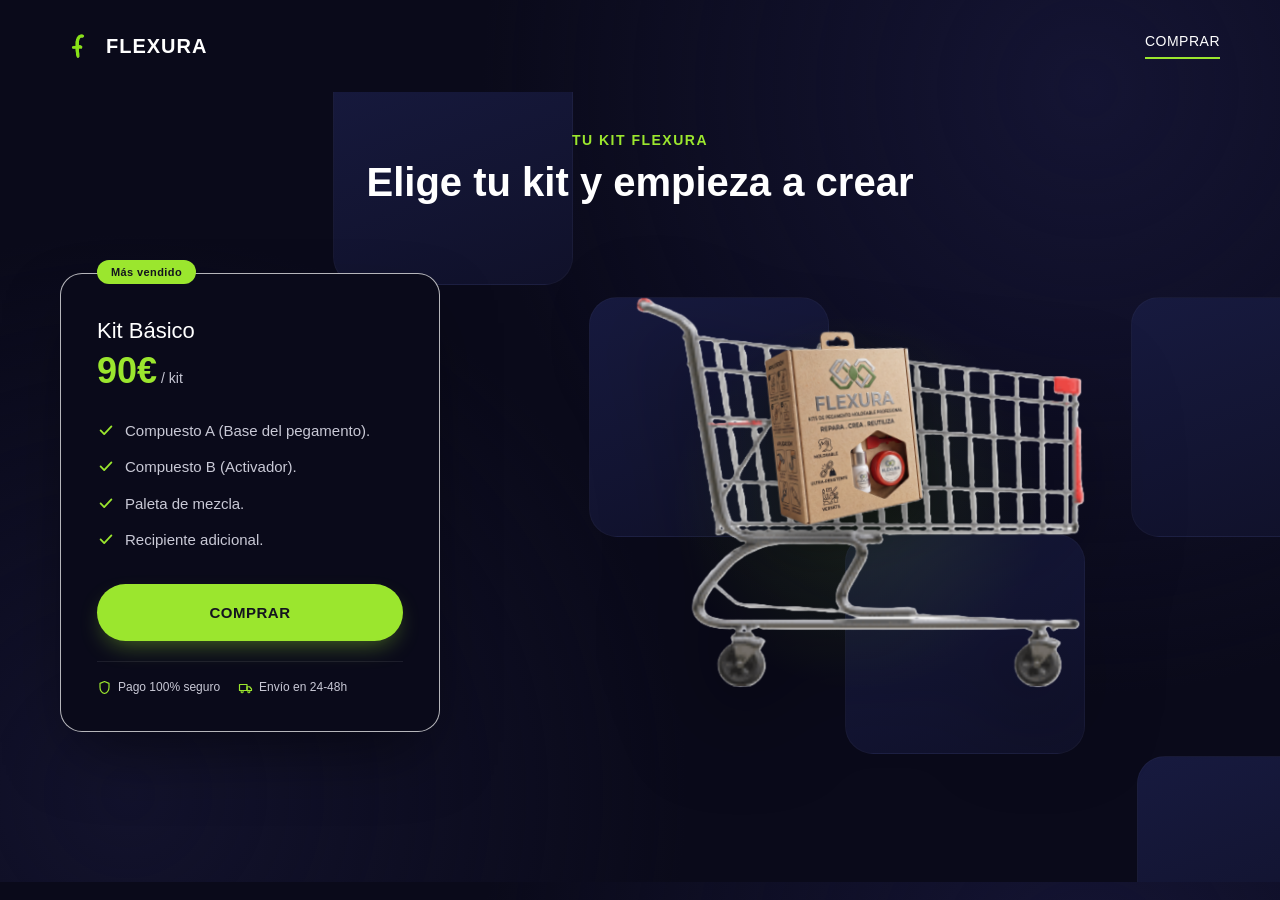
==== comprar.html @ cb6a10f8 "VENTANA DE COMPRAS simulacion de pasarela de pagos, inclusion de la pestana compras." ====
<!DOCTYPE html>
<html lang="es">
<head>
<meta charset="UTF-8">
<meta name="viewport" content="width=device-width, initial-scale=1.0">
<title>Flexura | Comprar</title>
<link rel="stylesheet" href="styles.css">
</head>
<body>

  <header class="navbar">
    <a href="index.html" class="logo">
      <img src="images/imagenf.png" alt="Logo Flexura" class="logo-icon">
      <span class="logo-text">FLEXURA</span>
    </a>

    <nav class="nav-links">
      <a href="comprar.html" class="active">COMPRAR</a>
    </nav>

  </header>

  <main class="buy-section">

    <!-- Cuadros decorativos de fondo -->
    <div class="decor-grid" aria-hidden="true">
      <span class="decor decor-1"></span>
      <span class="decor decor-2"></span>
      <span class="decor decor-3"></span>
      <span class="decor decor-4"></span>
      <span class="decor decor-5"></span>
    </div>

    <div class="buy-header">
      <p class="eyebrow">TU KIT FLEXURA</p>
      <h1>Elige tu kit y empieza a crear</h1>
    </div>

    <div class="buy-content">
      <div class="price-card">
        <span class="price-card-badge">Más vendido</span>
        <h2 class="price-card-title">Kit Básico</h2>
        <p class="price-card-amount">90€<span class="price-card-unit">/ kit</span></p>

        <ul class="price-card-list">
          <li>
            <svg viewBox="0 0 20 20" fill="none"><path d="M4 10.5L8 14.5L16 6" stroke="currentColor" stroke-width="2" stroke-linecap="round" stroke-linejoin="round"/></svg>
            Compuesto A (Base del pegamento).
          </li>
          <li>
            <svg viewBox="0 0 20 20" fill="none"><path d="M4 10.5L8 14.5L16 6" stroke="currentColor" stroke-width="2" stroke-linecap="round" stroke-linejoin="round"/></svg>
            Compuesto B (Activador).
          </li>
          <li>
            <svg viewBox="0 0 20 20" fill="none"><path d="M4 10.5L8 14.5L16 6" stroke="currentColor" stroke-width="2" stroke-linecap="round" stroke-linejoin="round"/></svg>
            Paleta de mezcla.
          </li>
          <li>
            <svg viewBox="0 0 20 20" fill="none"><path d="M4 10.5L8 14.5L16 6" stroke="currentColor" stroke-width="2" stroke-linecap="round" stroke-linejoin="round"/></svg>
            Recipiente adicional.
          </li>
        </ul>

        <button type="button" class="btn-primary btn-buy" id="open-checkout">COMPRAR</button>

        <div class="trust-row">
          <span class="trust-item">
            <svg viewBox="0 0 20 20" fill="none"><path d="M10 2L4 4.5V9.5C4 13.5 6.5 16.8 10 18C13.5 16.8 16 13.5 16 9.5V4.5L10 2Z" stroke="currentColor" stroke-width="1.6" stroke-linejoin="round"/></svg>
            Pago 100% seguro
          </span>
          <span class="trust-item">
            <svg viewBox="0 0 20 20" fill="none"><path d="M2 6H12V14H2V6Z" stroke="currentColor" stroke-width="1.6" stroke-linejoin="round"/><path d="M12 9H15.5L18 12V14H12V9Z" stroke="currentColor" stroke-width="1.6" stroke-linejoin="round"/><circle cx="5.5" cy="15.5" r="1.4" stroke="currentColor" stroke-width="1.4"/><circle cx="14.5" cy="15.5" r="1.4" stroke="currentColor" stroke-width="1.4"/></svg>
            Envío en 24-48h
          </span>
        </div>
      </div>

      <div class="cart-visual">
        <div class="cart-glow"></div>
        <img src="images/carrito.png" alt="Carrito de compras" class="cart-img">
        <img src="images/empaque.png" alt="Empaque Flexura" class="package-img">
      </div>
    </div>

  </main>

  <!-- MODAL: Simulación de pago -->
  <div class="checkout-overlay" id="checkout-overlay">
    <div class="checkout-modal" role="dialog" aria-modal="true" aria-labelledby="checkout-title">
      <button type="button" class="checkout-close" id="close-checkout" aria-label="Cerrar">&times;</button>

      <!-- Paso 1: formulario de tarjeta -->
      <div class="checkout-step" id="step-form">
        <h3 id="checkout-title">Pago seguro</h3>
        <p class="checkout-subtitle">Kit Básico &middot; <strong>90€</strong></p>

        <form id="payment-form">
          <label class="field-label" for="card-name">Nombre en la tarjeta</label>
          <input type="text" id="card-name" placeholder="Ej. Juan Pérez" required>

          <label class="field-label" for="card-number">Número de tarjeta</label>
          <input type="text" id="card-number" placeholder="0000 0000 0000 0000" inputmode="numeric" maxlength="19" required>

          <div class="field-row">
            <div>
              <label class="field-label" for="card-expiry">Vencimiento</label>
              <input type="text" id="card-expiry" placeholder="MM/AA" inputmode="numeric" maxlength="5" required>
            </div>
            <div>
              <label class="field-label" for="card-cvv">CVV</label>
              <input type="text" id="card-cvv" placeholder="123" inputmode="numeric" maxlength="3" required>
            </div>
          </div>

          <button type="submit" class="btn-primary btn-pay" id="pay-btn">PAGAR 90€</button>
          <p class="checkout-note">Este es un pago simulado con fines universitarios. No se procesa ningún cargo real.</p>
        </form>
      </div>

      <!-- Paso 2: procesando -->
      <div class="checkout-step checkout-step-hidden" id="step-processing">
        <div class="spinner"></div>
        <p class="processing-text">Procesando tu pago...</p>
      </div>

      <!-- Paso 3: pagado -->
      <div class="checkout-step checkout-step-hidden" id="step-success">
        <div class="success-check">
          <svg viewBox="0 0 52 52">
            <circle cx="26" cy="26" r="24" fill="none"/>
            <path fill="none" d="M14 27l8 8 16-16"/>
          </svg>
        </div>
        <h3>¡PAGADO!</h3>
        <p class="checkout-subtitle">Tu pedido del Kit Básico fue confirmado.</p>
      </div>
    </div>
  </div>

  <!-- Toast de confirmación -->
  <div class="toast" id="toast">
    <span class="toast-icon">✓</span>
    <div>
      <p class="toast-title">¡Compra realizada con éxito!</p>
      <p class="toast-text">Revisa tu correo para ver los detalles de tu pedido.</p>
    </div>
  </div>

  <script>
    const overlay = document.getElementById('checkout-overlay');
    const openBtn = document.getElementById('open-checkout');
    const closeBtn = document.getElementById('close-checkout');
    const form = document.getElementById('payment-form');
    const payBtn = document.getElementById('pay-btn');

    const stepForm = document.getElementById('step-form');
    const stepProcessing = document.getElementById('step-processing');
    const stepSuccess = document.getElementById('step-success');
    const toast = document.getElementById('toast');

    function openModal() {
      overlay.classList.add('is-open');
      document.body.style.overflow = 'hidden';
      resetModal();
    }

    function closeModal() {
      overlay.classList.remove('is-open');
      document.body.style.overflow = '';
    }

    function resetModal() {
      stepForm.classList.remove('checkout-step-hidden');
      stepProcessing.classList.add('checkout-step-hidden');
      stepSuccess.classList.add('checkout-step-hidden');
      payBtn.disabled = false;
      payBtn.textContent = 'PAGAR 90€';
    }

    openBtn.addEventListener('click', openModal);
    closeBtn.addEventListener('click', closeModal);
    overlay.addEventListener('click', (e) => {
      if (e.target === overlay) closeModal();
    });

    // Formateo simple de campos de tarjeta (datos ficticios)
    const cardNumber = document.getElementById('card-number');
    cardNumber.addEventListener('input', () => {
      let digits = cardNumber.value.replace(/\D/g, '').slice(0, 16);
      cardNumber.value = digits.replace(/(.{4})/g, '$1 ').trim();
    });

    const cardExpiry = document.getElementById('card-expiry');
    cardExpiry.addEventListener('input', () => {
      let digits = cardExpiry.value.replace(/\D/g, '').slice(0, 4);
      if (digits.length >= 3) {
        cardExpiry.value = digits.slice(0, 2) + '/' + digits.slice(2);
      } else {
        cardExpiry.value = digits;
      }
    });

    const cardCvv = document.getElementById('card-cvv');
    cardCvv.addEventListener('input', () => {
      cardCvv.value = cardCvv.value.replace(/\D/g, '').slice(0, 3);
    });

    // Simulación de pago: formulario -> procesando -> pagado -> toast
    form.addEventListener('submit', (e) => {
      e.preventDefault();

      stepForm.classList.add('checkout-step-hidden');
      stepProcessing.classList.remove('checkout-step-hidden');

      setTimeout(() => {
        stepProcessing.classList.add('checkout-step-hidden');
        stepSuccess.classList.remove('checkout-step-hidden');

        setTimeout(() => {
          closeModal();
          form.reset();
          showToast();
        }, 1600);
      }, 1700);
    });

    function showToast() {
      toast.classList.add('is-visible');
      setTimeout(() => {
        toast.classList.remove('is-visible');
      }, 4500);
    }
  </script>

</body>
</html>
---- styles.css ----
/* ==========================================
   FLEXURA - Landing Page Styles
   Índice:
   1. Reset & Variables
   2. Base
   3. Navbar
   4. Hero
   5. Hero Image
   6. Scroll indicator
   7. Cómo Funciona
   8. Ventana / Contenedor de video
   9. Contacto
   10. Footer
   11. Página Comprar
   12. Modal de pago
   13. Toast
   14. Responsive
   ========================================== */

/* ------------------------------------------
   1. RESET & VARIABLES
   ------------------------------------------ */
* {
  margin: 0;
  padding: 0;
  box-sizing: border-box;
}

:root {
  /* Color */
  --color-bg: #0a0a1a;
  --color-bg-soft: #10102422;
  --color-panel: #12122a;
  --color-panel-soft: #eef0ef;
  --color-panel-topbar: #d9d3c2;
  --color-green: #9be62e;
  --color-green-hover: #8ad623;
  --color-blue-text: #a9c8f5;
  --color-white: #ffffff;
  --color-gray: #c9c9d6;
  --color-ink: #14141f;

  /* Tipografía */
  --font-main: 'Poppins', 'Segoe UI', Arial, sans-serif;

  /* Layout */
  --max-width: 1400px;
  --radius-sm: 10px;
  --radius-md: 22px;
  --radius-pill: 40px;

  /* Sombras */
  --shadow-panel: 0 30px 70px -20px rgba(0, 0, 0, 0.55);
  --shadow-btn: 0 10px 24px -8px rgba(155, 230, 46, 0.45);

  /* Transiciones */
  --ease: 0.25s ease;
}

/* ------------------------------------------
   2. BASE
   ------------------------------------------ */
body {
  background:
    radial-gradient(circle at 85% 10%, #141433 0%, transparent 45%),
    radial-gradient(circle at 10% 90%, #12122c 0%, transparent 40%),
    var(--color-bg);
  font-family: var(--font-main);
  color: var(--color-white);
  overflow-x: hidden;
  -webkit-font-smoothing: antialiased;
}

a {
  text-decoration: none;
  color: inherit;
}

section, main {
  max-width: var(--max-width);
  margin: 0 auto;
}

/* ------------------------------------------
   3. NAVBAR
   ------------------------------------------ */
.navbar {
  display: flex;
  align-items: center;
  justify-content: space-between;
  padding: 28px 60px;
}

.logo {
  display: flex;
  align-items: center;
  gap: 10px;
}

.logo-icon {
  height: 36px;
  width: auto;
}

.logo-text {
  font-size: 20px;
  font-weight: 600;
  letter-spacing: 1px;
}

.nav-links {
  display: flex;
  gap: 40px;
}

.nav-links a {
  font-size: 14px;
  font-weight: 500;
  letter-spacing: 0.5px;
  color: var(--color-white);
  padding-bottom: 8px;
  border-bottom: 2px solid transparent;
  transition: color var(--ease), border-color var(--ease);
}

.nav-links a:hover {
  color: var(--color-green);
}

.nav-links a.active {
  color: var(--color-white);
  border-bottom-color: var(--color-green);
}

.btn-info {
  background-color: var(--color-green);
  color: var(--color-ink);
  font-weight: 700;
  font-size: 13px;
  letter-spacing: 0.5px;
  padding: 14px 28px;
  border-radius: var(--radius-pill);
  box-shadow: var(--shadow-btn);
  transition: background-color var(--ease), transform var(--ease), box-shadow var(--ease);
}

.btn-info:hover {
  background-color: var(--color-green-hover);
  transform: translateY(-2px);
  box-shadow: 0 14px 28px -8px rgba(155, 230, 46, 0.55);
}

/* ------------------------------------------
   4. HERO
   ------------------------------------------ */
.hero {
  display: flex;
  align-items: center;
  justify-content: space-between;
  padding: 60px 60px 40px;
  gap: 40px;
  position: relative;
}

.hero-text {
  flex: 1;
  max-width: 560px;
}

.eyebrow {
  font-size: 18px;
  color: var(--color-gray);
  font-weight: 400;
  margin-bottom: 10px;
  letter-spacing: 1px;
}

.hero-text h1 {
  font-size: clamp(38px, 5vw, 64px);
  line-height: 1.05;
  font-weight: 800;
  color: var(--color-blue-text);
  letter-spacing: 0.5px;
  margin-bottom: 24px;
}

.description {
  font-size: 17px;
  line-height: 1.6;
  color: var(--color-gray);
  max-width: 460px;
  margin-bottom: 36px;
}

.btn-primary {
  display: inline-block;
  background-color: var(--color-green);
  color: var(--color-ink);
  font-weight: 700;
  font-size: 15px;
  letter-spacing: 0.5px;
  padding: 20px 48px;
  border-radius: var(--radius-pill);
  box-shadow: var(--shadow-btn);
  transition: background-color var(--ease), transform var(--ease), box-shadow var(--ease);
}

.btn-primary:hover {
  background-color: var(--color-green-hover);
  transform: translateY(-2px);
  box-shadow: 0 16px 32px -8px rgba(155, 230, 46, 0.55);
}

/* ------------------------------------------
   5. HERO IMAGE
   ------------------------------------------ */
.hero-image {
  flex: 1;
  position: relative;
  display: flex;
  align-items: center;
  justify-content: center;
  min-height: 480px;
}

.glow-circle {
  position: absolute;
  width: 420px;
  height: 420px;
  border-radius: 50%;
  background: radial-gradient(circle at 40% 35%, #1c1c42 0%, #131335 70%);
  right: 10%;
  top: 50%;
  transform: translateY(-50%);
  z-index: 0;
}

.product-image {
  position: relative;
  z-index: 1;
  max-width: 100%;
  height: auto;
  width: 480px;
  object-fit: contain;
  filter: drop-shadow(0 25px 40px rgba(0, 0, 0, 0.5));
}

/* ------------------------------------------
   6. SCROLL INDICATOR
   ------------------------------------------ */
.scroll-indicator {
  display: flex;
  justify-content: center;
  padding-bottom: 40px;
}

.arrow-down {
  font-size: 22px;
  color: var(--color-white);
  animation: bounce 2s infinite;
}

@keyframes bounce {
  0%, 100% { transform: translateY(0); }
  50% { transform: translateY(8px); }
}

/* ------------------------------------------
   7. CÓMO FUNCIONA
   ------------------------------------------ */
.how-it-works {
  display: flex;
  align-items: flex-start;
  justify-content: space-between;
  padding: 40px 60px 120px;
  gap: 60px;
}

.how-text {
  flex: 0 0 420px;
}

.how-text h2 {
  font-size: 48px;
  font-weight: 400;
  line-height: 1.15;
  margin-bottom: 16px;
}

.tag {
  font-size: 13px;
  font-weight: 600;
  letter-spacing: 0.5px;
  color: var(--color-green);
  text-decoration: underline;
  text-underline-offset: 6px;
  margin-bottom: 44px;
}

.step {
  margin-bottom: 40px;
  padding-left: 18px;
  border-left: 2px solid rgba(155, 230, 46, 0.25);
  transition: border-color var(--ease);
}

.step:hover {
  border-left-color: var(--color-green);
}

.step h3 {
  font-size: 34px;
  font-weight: 400;
  margin-bottom: 10px;
}

.step-desc {
  font-size: 14px;
  font-weight: 600;
  letter-spacing: 0.3px;
  color: var(--color-green);
  text-decoration: underline;
  text-underline-offset: 5px;
  line-height: 1.6;
}

/* ------------------------------------------
   8. VENTANA / CONTENEDOR DE VIDEO
   ------------------------------------------ */
.how-video {
  flex: 1;
  display: flex;
  justify-content: center;
}

.browser-window {
  width: 100%;
  max-width: 560px;
  border-radius: var(--radius-md);
  overflow: hidden;
  box-shadow: var(--shadow-panel);
  border: 1px solid rgba(255, 255, 255, 0.06);
}

.browser-topbar {
  background-color: var(--color-panel-topbar);
  padding: 18px 22px;
  display: flex;
  align-items: center;
  justify-content: space-between;
}

.browser-dot {
  width: 24px;
  height: 24px;
  border-radius: 50%;
  background-color: #d99a4e;
  display: block;
}

.browser-close {
  font-size: 24px;
  color: var(--color-ink);
  line-height: 1;
  font-weight: 400;
  opacity: 0.7;
}

/* Panel atenuado: en vez de blanco puro, un hueso suave que no encandila
   sobre el fondo oscuro, con un ligero degradado y sombra interior */
.browser-body {
  background: linear-gradient(180deg, var(--color-panel-soft) 0%, #e4e6e3 100%);
  padding: 40px 40px 48px;
  color: var(--color-ink);
  box-shadow: inset 0 1px 0 rgba(255, 255, 255, 0.5);
}

.video-wrapper {
  margin-bottom: 22px;
  border-radius: var(--radius-sm);
  overflow: hidden;
  background-color: #1b1b2e;
  box-shadow: 0 12px 30px -10px rgba(0, 0, 0, 0.35);
}

.video-placeholder {
  display: flex;
  align-items: center;
  justify-content: center;
  min-height: 220px;
  padding: 20px;
  background: linear-gradient(135deg, #1b1b30 0%, #23233f 100%);
}

.video-placeholder-title {
  font-size: 32px;
  font-weight: 500;
  line-height: 1.2;
  color: var(--color-white);
  text-align: center;
}

.video-caption {
  font-size: 15px;
  font-weight: 600;
  letter-spacing: 0.3px;
  color: #5f8a10;
  text-decoration: underline;
  text-underline-offset: 5px;
  line-height: 1.6;
}

/* Helper responsivo: se activa solo cuando pegues el iframe de YouTube
   dentro de .video-wrapper (reemplazando .video-placeholder) */
.video-wrapper iframe {
  width: 100%;
  aspect-ratio: 16 / 9;
  display: block;
  border: 0;
}

/* ------------------------------------------
   9. CONTACTO
   ------------------------------------------ */
.contact {
  display: grid;
  grid-template-columns: minmax(240px, 420px) 1fr;
  gap: 60px;
  padding: 60px 60px 100px;
  align-items: start;
}

.contact-lead {
  font-size: 20px;
  font-weight: 400;
  line-height: 1.5;
  color: var(--color-white);
  margin-bottom: 56px;
}

.contact-channel {
  display: flex;
  align-items: flex-start;
  gap: 16px;
  margin-bottom: 32px;
}

.channel-icon {
  flex: none;
  width: 40px;
  height: 40px;
  border: 1.5px solid var(--color-green);
  border-radius: var(--radius-sm);
  display: flex;
  align-items: center;
  justify-content: center;
  color: var(--color-green);
  transition: background-color var(--ease), transform var(--ease);
}

.channel-icon svg {
  width: 20px;
  height: 20px;
}

.contact-channel:hover .channel-icon {
  background-color: rgba(155, 230, 46, 0.12);
  transform: translateY(-2px);
}

.channel-label {
  font-size: 15px;
  color: var(--color-white);
  margin-bottom: 4px;
}

.channel-value {
  font-size: 16px;
  font-weight: 600;
  color: var(--color-green);
  text-decoration: underline;
  text-underline-offset: 4px;
  transition: color var(--ease);
}

.channel-value:hover {
  color: var(--color-green-hover);
}

.contact-form {
  display: flex;
  flex-direction: column;
  gap: 18px;
}

.contact-form input,
.contact-form textarea {
  width: 100%;
  background-color: var(--color-panel-soft);
  border: 1px solid transparent;
  border-radius: var(--radius-sm);
  padding: 18px 22px;
  font-family: var(--font-main);
  font-size: 15px;
  color: var(--color-ink);
  resize: vertical;
  transition: border-color var(--ease), box-shadow var(--ease), transform var(--ease);
}

.contact-form input::placeholder,
.contact-form textarea::placeholder {
  color: #6b6b76;
}

.contact-form input:focus,
.contact-form textarea:focus {
  outline: none;
  border-color: var(--color-green);
  box-shadow: 0 0 0 4px rgba(155, 230, 46, 0.18);
}

.contact-form textarea {
  min-height: 140px;
}

.btn-submit {
  align-self: flex-end;
  border: none;
  cursor: pointer;
  font-family: var(--font-main);
  margin-top: 6px;
}

.btn-submit:disabled {
  opacity: 0.75;
  cursor: default;
  transform: none;
}

/* ------------------------------------------
   10. FOOTER
   ------------------------------------------ */
.site-footer {
  text-align: center;
  padding: 28px 20px 40px;
  color: var(--color-gray);
  font-size: 14px;
  letter-spacing: 0.3px;
}

/* ------------------------------------------
   11. PÁGINA COMPRAR
   ------------------------------------------ */
.buy-section {
  position: relative;
  padding: 40px 60px 140px;
  overflow: hidden;
}

/* Cuadros decorativos de fondo, inspirados en el mockup */
.decor-grid {
  position: absolute;
  inset: 0;
  z-index: 0;
  pointer-events: none;
}

.decor {
  position: absolute;
  display: block;
  border-radius: 28px;
  background: linear-gradient(160deg, #171a3f 0%, #10112a 100%);
  border: 1px solid rgba(255, 255, 255, 0.03);
  animation: float-decor 7s ease-in-out infinite;
}

.decor-1 { top: -6%;  left: 26%; width: 240px; height: 240px; animation-delay: 0s; }
.decor-2 { top: 26%;  left: 46%; width: 240px; height: 240px; animation-delay: 1.2s; }
.decor-3 { top: 26%;  right: -4%; width: 200px; height: 240px; animation-delay: 2.4s; }
.decor-4 { top: 56%;  left: 66%; width: 240px; height: 220px; animation-delay: 0.8s; }
.decor-5 { top: 84%;  right: -6%; width: 220px; height: 220px; animation-delay: 1.8s; }

@keyframes float-decor {
  0%, 100% { transform: translateY(0); }
  50% { transform: translateY(-14px); }
}

.buy-header {
  position: relative;
  z-index: 1;
  max-width: 640px;
  margin: 0 auto 56px;
  text-align: center;
}

.buy-header .eyebrow {
  font-size: 14px;
  color: var(--color-green);
  font-weight: 600;
  letter-spacing: 1.5px;
  margin-bottom: 10px;
}

.buy-header h1 {
  font-size: clamp(28px, 3.6vw, 40px);
  font-weight: 600;
  line-height: 1.2;
  color: var(--color-white);
}

.buy-content {
  position: relative;
  z-index: 1;
  display: flex;
  align-items: center;
  justify-content: center;
  gap: 60px;
  max-width: var(--max-width);
  margin: 0 auto;
}

.price-card {
  position: relative;
  flex: 0 0 380px;
  background-color: var(--color-bg);
  border: 1.5px solid rgba(255, 255, 255, 0.7);
  border-radius: var(--radius-md);
  padding: 44px 36px 36px;
  box-shadow: var(--shadow-panel);
  transition: transform var(--ease), box-shadow var(--ease);
}

.price-card:hover {
  transform: translateY(-4px);
  box-shadow: 0 40px 80px -20px rgba(0, 0, 0, 0.6);
}

.price-card-badge {
  position: absolute;
  top: -14px;
  left: 36px;
  background-color: var(--color-green);
  color: var(--color-ink);
  font-size: 11px;
  font-weight: 700;
  letter-spacing: 0.4px;
  padding: 6px 14px;
  border-radius: var(--radius-pill);
}

.price-card-title {
  font-size: 22px;
  font-weight: 500;
  margin-bottom: 6px;
}

.price-card-amount {
  font-size: 36px;
  font-weight: 800;
  color: var(--color-green);
  margin-bottom: 28px;
}

.price-card-unit {
  font-size: 14px;
  font-weight: 500;
  color: var(--color-gray);
  margin-left: 4px;
}

.price-card-list {
  list-style: none;
  margin-bottom: 32px;
}

.price-card-list li {
  display: flex;
  align-items: flex-start;
  gap: 10px;
  font-size: 15px;
  line-height: 1.5;
  color: var(--color-gray);
  margin-bottom: 14px;
}

.price-card-list li svg {
  flex: none;
  width: 18px;
  height: 18px;
  margin-top: 1px;
  color: var(--color-green);
}

.btn-buy {
  width: 100%;
  border: none;
  cursor: pointer;
  font-family: var(--font-main);
}

.trust-row {
  display: flex;
  flex-wrap: wrap;
  gap: 10px 18px;
  margin-top: 20px;
  padding-top: 18px;
  border-top: 1px solid rgba(255, 255, 255, 0.08);
}

.trust-item {
  display: flex;
  align-items: center;
  gap: 6px;
  font-size: 12px;
  color: var(--color-gray);
}

.trust-item svg {
  width: 15px;
  height: 15px;
  color: var(--color-green);
  flex: none;
}

.cart-visual {
  position: relative;
  flex: 1;
  display: flex;
  align-items: center;
  justify-content: center;
  min-height: 480px;
}

.cart-glow {
  position: absolute;
  width: 380px;
  height: 380px;
  border-radius: 50%;
  background: radial-gradient(circle, rgba(155, 230, 46, 0.14) 0%, transparent 70%);
  z-index: 0;
}

.cart-img {
  position: relative;
  z-index: 1;
  width: 100%;
  max-width: 460px;
  height: auto;
  object-fit: contain;
  filter: drop-shadow(0 30px 45px rgba(0, 0, 0, 0.55));
}

/* El empaque se superpone al carrito para simular que va dentro.
   Ajusta top/left/width/rotate si tu imagen tiene otras proporciones. */
.package-img {
  position: absolute;
  z-index: 2;
  top: 8%;
  left: 50%;
  width: 34%;
  transform: translateX(-58%) rotate(-6deg);
  object-fit: contain;
  filter: drop-shadow(0 18px 22px rgba(0, 0, 0, 0.4));
}

/* ------------------------------------------
   12. MODAL DE PAGO
   ------------------------------------------ */
.checkout-overlay {
  position: fixed;
  inset: 0;
  z-index: 100;
  display: flex;
  align-items: center;
  justify-content: center;
  padding: 20px;
  background-color: rgba(6, 6, 16, 0.72);
  backdrop-filter: blur(4px);
  opacity: 0;
  visibility: hidden;
  transition: opacity var(--ease), visibility var(--ease);
}

.checkout-overlay.is-open {
  opacity: 1;
  visibility: visible;
}

.checkout-modal {
  position: relative;
  width: 100%;
  max-width: 440px;
  background: linear-gradient(180deg, var(--color-panel-soft) 0%, #e4e6e3 100%);
  color: var(--color-ink);
  border-radius: var(--radius-md);
  padding: 40px 36px;
  box-shadow: var(--shadow-panel);
  transform: translateY(16px);
  transition: transform var(--ease);
}

.checkout-overlay.is-open .checkout-modal {
  transform: translateY(0);
}

.checkout-close {
  position: absolute;
  top: 16px;
  right: 18px;
  background: none;
  border: none;
  font-size: 26px;
  line-height: 1;
  color: var(--color-ink);
  opacity: 0.6;
  cursor: pointer;
  transition: opacity var(--ease);
}

.checkout-close:hover {
  opacity: 1;
}

.checkout-step h3 {
  font-size: 24px;
  font-weight: 600;
  margin-bottom: 4px;
}

.checkout-subtitle {
  font-size: 14px;
  color: #4d4d59;
  margin-bottom: 26px;
}

.checkout-step-hidden {
  display: none;
}

.field-label {
  display: block;
  font-size: 12px;
  font-weight: 600;
  letter-spacing: 0.3px;
  color: #4d4d59;
  margin-bottom: 6px;
}

.checkout-modal input {
  width: 100%;
  background-color: #ffffff;
  border: 1px solid #d7d7de;
  border-radius: var(--radius-sm);
  padding: 13px 16px;
  font-family: var(--font-main);
  font-size: 14px;
  color: var(--color-ink);
  margin-bottom: 18px;
  transition: border-color var(--ease), box-shadow var(--ease);
}

.checkout-modal input:focus {
  outline: none;
  border-color: var(--color-green);
  box-shadow: 0 0 0 4px rgba(155, 230, 46, 0.18);
}

.field-row {
  display: grid;
  grid-template-columns: 1fr 1fr;
  gap: 16px;
}

.btn-pay {
  width: 100%;
  border: none;
  cursor: pointer;
  font-family: var(--font-main);
  margin-top: 4px;
}

.checkout-note {
  font-size: 11.5px;
  color: #7a7a86;
  text-align: center;
  line-height: 1.5;
  margin-top: 14px;
}

/* Paso: procesando */
#step-processing {
  display: flex;
  flex-direction: column;
  align-items: center;
  padding: 30px 0 20px;
}

.spinner {
  width: 46px;
  height: 46px;
  border-radius: 50%;
  border: 4px solid rgba(20, 20, 31, 0.15);
  border-top-color: var(--color-green-hover);
  animation: spin 0.9s linear infinite;
  margin-bottom: 22px;
}

@keyframes spin {
  to { transform: rotate(360deg); }
}

.processing-text {
  font-size: 15px;
  color: #4d4d59;
}

/* Paso: pagado */
#step-success {
  display: flex;
  flex-direction: column;
  align-items: center;
  text-align: center;
  padding: 14px 0 10px;
}

.success-check {
  width: 72px;
  height: 72px;
  margin-bottom: 20px;
}

.success-check svg {
  width: 100%;
  height: 100%;
}

.success-check circle {
  stroke: var(--color-green-hover);
  stroke-width: 3;
  stroke-dasharray: 151;
  stroke-dashoffset: 151;
  animation: draw-circle 0.5s ease forwards;
}

.success-check path {
  stroke: var(--color-green-hover);
  stroke-width: 4;
  stroke-linecap: round;
  stroke-linejoin: round;
  stroke-dasharray: 40;
  stroke-dashoffset: 40;
  animation: draw-check 0.35s ease 0.45s forwards;
}

@keyframes draw-circle {
  to { stroke-dashoffset: 0; }
}

@keyframes draw-check {
  to { stroke-dashoffset: 0; }
}

/* ------------------------------------------
   13. TOAST
   ------------------------------------------ */
.toast {
  position: fixed;
  bottom: 28px;
  right: 28px;
  z-index: 200;
  display: flex;
  align-items: flex-start;
  gap: 14px;
  max-width: 340px;
  background-color: #14141f;
  border: 1px solid rgba(155, 230, 46, 0.35);
  border-radius: var(--radius-sm);
  padding: 18px 20px;
  box-shadow: var(--shadow-panel);
  transform: translateY(20px);
  opacity: 0;
  visibility: hidden;
  transition: transform var(--ease), opacity var(--ease), visibility var(--ease);
}

.toast.is-visible {
  transform: translateY(0);
  opacity: 1;
  visibility: visible;
}

.toast-icon {
  flex: none;
  width: 26px;
  height: 26px;
  border-radius: 50%;
  background-color: var(--color-green);
  color: var(--color-ink);
  font-size: 14px;
  font-weight: 700;
  display: flex;
  align-items: center;
  justify-content: center;
}

.toast-title {
  font-size: 14px;
  font-weight: 600;
  color: var(--color-white);
  margin-bottom: 2px;
}

.toast-text {
  font-size: 13px;
  color: var(--color-gray);
  line-height: 1.4;
}

/* ------------------------------------------
   14. RESPONSIVE
   ------------------------------------------ */
@media (max-width: 1100px) {
  .navbar { padding: 24px 32px; }
  .hero { padding: 40px 32px; }

  .buy-section { padding: 60px 32px 120px; }
}

@media (max-width: 1000px) {
  .how-it-works {
    flex-direction: column;
    align-items: center;
    text-align: center;
    padding: 40px 32px 100px;
  }

  .how-text {
    flex: none;
    width: 100%;
    max-width: 520px;
  }

  .tag { margin-bottom: 30px; }

  .step {
    border-left: none;
    border-top: 2px solid rgba(155, 230, 46, 0.25);
    padding-left: 0;
    padding-top: 14px;
  }

  .step:hover { border-top-color: var(--color-green); }

  .contact {
    grid-template-columns: 1fr;
    padding: 40px 32px 80px;
    gap: 40px;
  }

  .contact-lead { text-align: center; }

  .contact-channel {
    justify-content: center;
    text-align: left;
    max-width: 320px;
    margin-left: auto;
    margin-right: auto;
  }

  .btn-submit { align-self: center; }
}

@media (max-width: 900px) {
  .nav-links { display: none; }

  .hero {
    flex-direction: column;
    text-align: center;
  }

  .hero-text { max-width: 100%; }

  .description {
    margin-left: auto;
    margin-right: auto;
  }

  .hero-image { min-height: 360px; }

  .glow-circle {
    right: 50%;
    transform: translate(50%, -50%);
  }

  .buy-section {
    padding: 40px 32px 100px;
  }

  .buy-header { margin-bottom: 40px; }

  .buy-content {
    flex-direction: column-reverse;
    text-align: center;
    gap: 40px;
  }

  .decor-1, .decor-2, .decor-3, .decor-4, .decor-5 { display: none; }

  .price-card { flex: none; width: 100%; max-width: 380px; }

  .trust-row { justify-content: center; }

  .cart-visual { min-height: 320px; }
}

@media (max-width: 600px) {
  .navbar { padding: 20px; }
  .logo-text { font-size: 16px; }
  .logo-icon { height: 28px; }

  .btn-info {
    padding: 10px 18px;
    font-size: 11px;
  }

  .hero { padding: 30px 20px; }
  .eyebrow { font-size: 15px; }
  .description { font-size: 15px; }

  .btn-primary {
    padding: 16px 36px;
    font-size: 14px;
  }

  .product-image { width: 300px; }

  .glow-circle {
    width: 280px;
    height: 280px;
  }

  .how-text h2 { font-size: 36px; }
  .step h3 { font-size: 26px; }

  .browser-body { padding: 28px 22px 36px; }
  .video-placeholder { min-height: 160px; }
  .video-placeholder-title { font-size: 26px; }

  .contact { padding: 32px 20px 60px; }
  .contact-lead { font-size: 17px; }

  .contact-form input,
  .contact-form textarea {
    padding: 15px 18px;
    font-size: 14px;
  }

  .btn-submit {
    width: 100%;
    text-align: center;
  }

  .price-card { padding: 32px 26px; }
  .price-card-amount { font-size: 30px; }

  .cart-img { max-width: 320px; }

  .checkout-modal { padding: 32px 24px; }
  .field-row { grid-template-columns: 1fr; gap: 0; }

  .toast {
    left: 16px;
    right: 16px;
    bottom: 16px;
    max-width: none;
  }
}
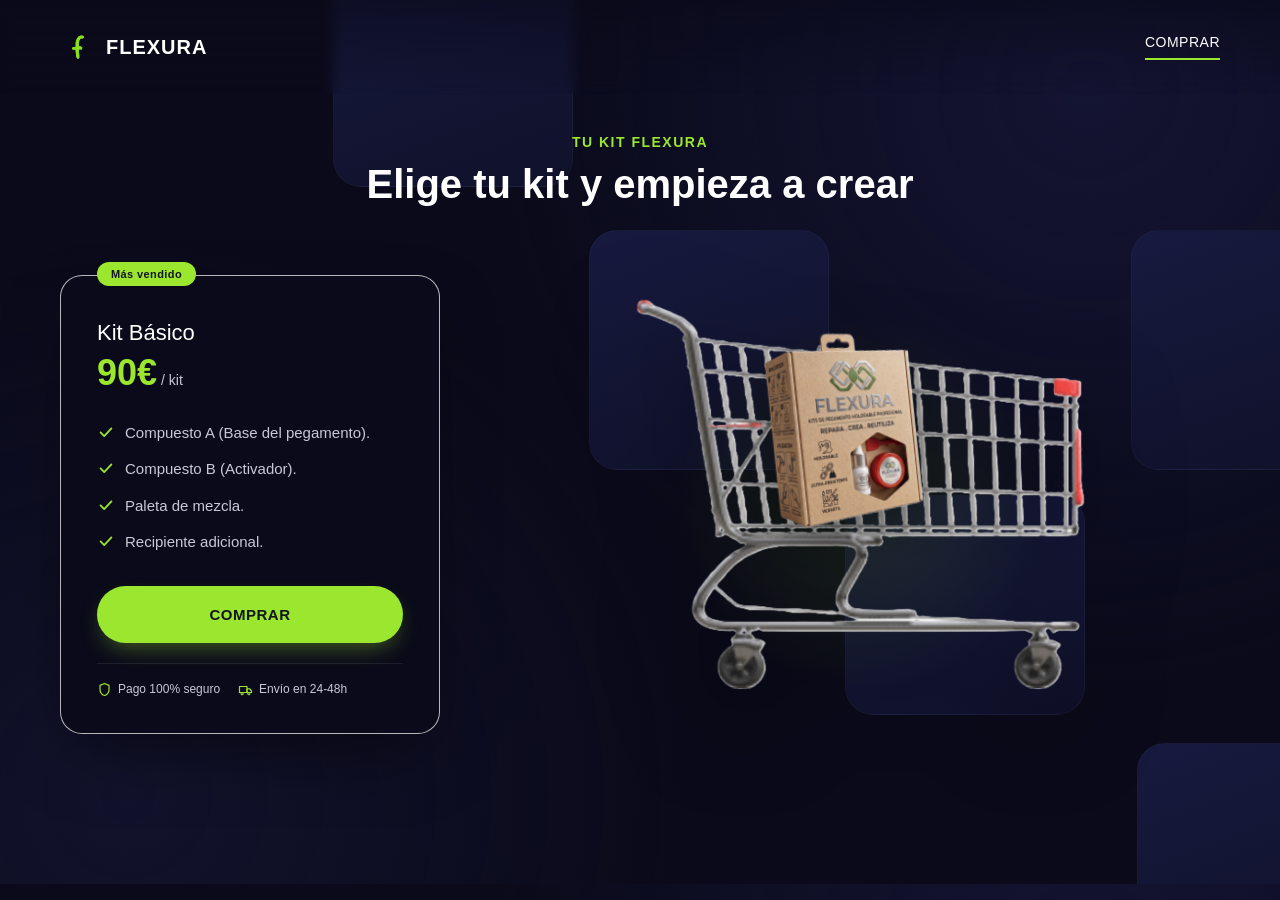
==== commit 82069390: "Requerimientos funcionales e interactivos Se reestructuraron diferentes lineas de codigo para un may" ====
--- a/comprar.html
+++ b/comprar.html
@@ -147,6 +147,21 @@
   </div>
 
   <script>
+    // --- Navbar acoplable al lado izquierdo al hacer scroll (misma lógica que index.html) ---
+    const navbar = document.querySelector('.navbar');
+    const DOCK_OFFSET = 120;
+
+    function updateNavbarDock() {
+      if (window.innerWidth <= 900) {
+        navbar.classList.remove('docked');
+        return;
+      }
+      navbar.classList.toggle('docked', window.scrollY > DOCK_OFFSET);
+    }
+    window.addEventListener('scroll', updateNavbarDock, { passive: true });
+    window.addEventListener('resize', updateNavbarDock);
+    updateNavbarDock();
+
     const overlay = document.getElementById('checkout-overlay');
     const openBtn = document.getElementById('open-checkout');
     const closeBtn = document.getElementById('close-checkout');
--- a/styles.css
+++ b/styles.css
@@ -55,6 +55,9 @@
 
   /* Transiciones */
   --ease: 0.25s ease;
+
+  /* Navbar */
+  --navbar-height: 94px;
 }
 
 /* ------------------------------------------
@@ -85,10 +88,61 @@
    3. NAVBAR
    ------------------------------------------ */
 .navbar {
+  position: fixed;
+  top: 0;
+  left: 0;
+  right: 0;
+  z-index: 1000;
   display: flex;
   align-items: center;
   justify-content: space-between;
   padding: 28px 60px;
+  min-height: var(--navbar-height);
+  background: linear-gradient(180deg, rgba(10, 10, 26, 0.65) 0%, rgba(10, 10, 26, 0) 100%);
+  backdrop-filter: blur(6px);
+  transition: top 0.5s cubic-bezier(0.4, 0, 0.2, 1),
+              left 0.5s cubic-bezier(0.4, 0, 0.2, 1),
+              right 0.5s cubic-bezier(0.4, 0, 0.2, 1),
+              transform 0.5s cubic-bezier(0.4, 0, 0.2, 1),
+              padding 0.4s ease,
+              border-radius 0.4s ease,
+              background-color 0.4s ease,
+              box-shadow 0.4s ease;
+}
+
+/* Estado acoplado: la navbar migra al lado izquierdo como panel vertical
+   y permanece ahí mientras el usuario sigue viendo el contenido de abajo */
+.navbar.docked {
+  top: 50%;
+  left: 22px;
+  right: auto;
+  transform: translateY(-50%);
+  flex-direction: column;
+  gap: 26px;
+  padding: 22px 16px;
+  border-radius: 24px;
+  background-color: rgba(14, 14, 34, 0.82);
+  backdrop-filter: blur(14px);
+  box-shadow: 0 20px 45px -18px rgba(0, 0, 0, 0.6), 0 0 0 1px rgba(255, 255, 255, 0.06);
+}
+
+.navbar.docked .logo {
+  flex-direction: column;
+  gap: 4px;
+}
+
+.navbar.docked .logo-text {
+  font-size: 9px;
+  letter-spacing: 1.5px;
+}
+
+.navbar.docked .logo-icon {
+  height: 26px;
+}
+
+.navbar.docked .nav-links {
+  flex-direction: column;
+  gap: 20px;
 }
 
 .logo {
@@ -130,6 +184,22 @@
 .nav-links a.active {
   color: var(--color-white);
   border-bottom-color: var(--color-green);
+}
+
+.navbar.docked .nav-links a {
+  writing-mode: vertical-rl;
+  text-orientation: mixed;
+  padding-bottom: 0;
+  padding-left: 10px;
+  border-bottom: none;
+  border-left: 2px solid transparent;
+  font-size: 11px;
+  letter-spacing: 1px;
+}
+
+.navbar.docked .nav-links a.active,
+.navbar.docked .nav-links a:hover {
+  border-left-color: var(--color-green);
 }
 
 .btn-info {
@@ -154,12 +224,20 @@
    4. HERO
    ------------------------------------------ */
 .hero {
+  position: relative;
+  display: flex;
+  flex-direction: column;
+  justify-content: center;
+  min-height: 100vh;
+  padding: calc(var(--navbar-height) + 20px) 60px 30px;
+}
+
+.hero-inner {
   display: flex;
   align-items: center;
   justify-content: space-between;
-  padding: 60px 60px 40px;
   gap: 40px;
-  position: relative;
+  width: 100%;
 }
 
 .hero-text {
@@ -249,9 +327,10 @@
    6. SCROLL INDICATOR
    ------------------------------------------ */
 .scroll-indicator {
-  display: flex;
-  justify-content: center;
-  padding-bottom: 40px;
+  position: absolute;
+  left: 50%;
+  bottom: 28px;
+  transform: translateX(-50%);
 }
 
 .arrow-down {
@@ -263,6 +342,41 @@
 @keyframes bounce {
   0%, 100% { transform: translateY(0); }
   50% { transform: translateY(8px); }
+}
+
+/* ------------------------------------------
+   6.1 ANIMACIONES AL HACER SCROLL (reveal)
+   ------------------------------------------ */
+.reveal {
+  opacity: 0;
+  transform: translateY(38px);
+  transition: opacity 0.7s ease, transform 0.7s ease;
+}
+
+.reveal.in-view {
+  opacity: 1;
+  transform: translateY(0);
+}
+
+/* "Se ilumina" al entrar: destello suave en color verde de marca */
+.how-it-works.reveal.in-view .browser-window {
+  animation: glow-in 1.4s ease;
+}
+
+.how-it-works.reveal.in-view .step {
+  animation: text-glow 1.2s ease;
+}
+
+@keyframes glow-in {
+  0% { box-shadow: var(--shadow-panel), 0 0 0 rgba(155, 230, 46, 0); }
+  35% { box-shadow: var(--shadow-panel), 0 0 55px rgba(155, 230, 46, 0.3); }
+  100% { box-shadow: var(--shadow-panel), 0 0 0 rgba(155, 230, 46, 0); }
+}
+
+@keyframes text-glow {
+  0% { text-shadow: 0 0 0 rgba(155, 230, 46, 0); }
+  40% { text-shadow: 0 0 18px rgba(155, 230, 46, 0.45); }
+  100% { text-shadow: 0 0 0 rgba(155, 230, 46, 0); }
 }
 
 /* ------------------------------------------
@@ -553,7 +667,7 @@
    ------------------------------------------ */
 .buy-section {
   position: relative;
-  padding: 40px 60px 140px;
+  padding: calc(var(--navbar-height) + 40px) 60px 140px;
   overflow: hidden;
 }
 
@@ -833,7 +947,9 @@
   margin-bottom: 26px;
 }
 
-.checkout-step-hidden {
+.checkout-step-hidden,
+#step-processing.checkout-step-hidden,
+#step-success.checkout-step-hidden {
   display: none;
 }
 
@@ -1021,9 +1137,9 @@
    ------------------------------------------ */
 @media (max-width: 1100px) {
   .navbar { padding: 24px 32px; }
-  .hero { padding: 40px 32px; }
-
-  .buy-section { padding: 60px 32px 120px; }
+  .hero { padding: calc(var(--navbar-height) + 20px) 32px 30px; }
+
+  .buy-section { padding: calc(var(--navbar-height) + 40px) 32px 120px; }
 }
 
 @media (max-width: 1000px) {
@@ -1073,7 +1189,7 @@
 @media (max-width: 900px) {
   .nav-links { display: none; }
 
-  .hero {
+  .hero-inner {
     flex-direction: column;
     text-align: center;
   }
@@ -1093,7 +1209,7 @@
   }
 
   .buy-section {
-    padding: 40px 32px 100px;
+    padding: calc(var(--navbar-height) + 30px) 32px 100px;
   }
 
   .buy-header { margin-bottom: 40px; }
@@ -1123,7 +1239,7 @@
     font-size: 11px;
   }
 
-  .hero { padding: 30px 20px; }
+  .hero { padding: calc(var(--navbar-height) + 16px) 20px 24px; }
   .eyebrow { font-size: 15px; }
   .description { font-size: 15px; }
 
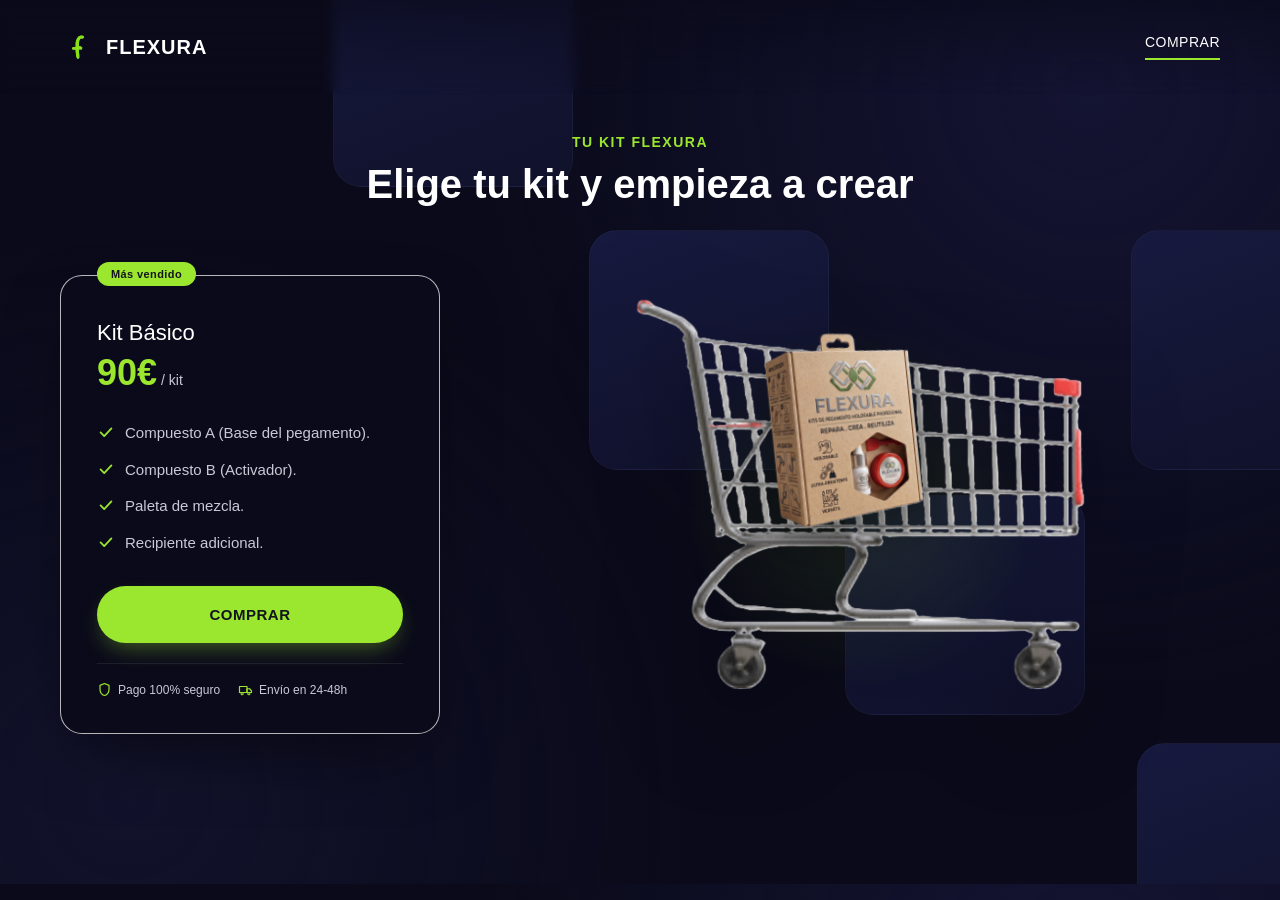
==== commit 6256b63e: "mod transiciones" ====
--- a/comprar.html
+++ b/comprar.html
@@ -8,6 +8,8 @@
 </head>
 <body>
 
+  <div class="cursor-glow" aria-hidden="true"></div>
+
   <header class="navbar">
     <a href="index.html" class="logo">
       <img src="images/imagenf.png" alt="Logo Flexura" class="logo-icon">
@@ -15,6 +17,7 @@
     </a>
 
     <nav class="nav-links">
+      <span class="nav-indicator" aria-hidden="true"></span>
       <a href="comprar.html" class="active">COMPRAR</a>
     </nav>
 
@@ -31,16 +34,16 @@
       <span class="decor decor-5"></span>
     </div>
 
-    <div class="buy-header">
+    <div class="buy-header reveal">
       <p class="eyebrow">TU KIT FLEXURA</p>
       <h1>Elige tu kit y empieza a crear</h1>
     </div>
 
     <div class="buy-content">
-      <div class="price-card">
+      <div class="price-card reveal" style="transition-delay: 0.1s;">
         <span class="price-card-badge">Más vendido</span>
         <h2 class="price-card-title">Kit Básico</h2>
-        <p class="price-card-amount">90€<span class="price-card-unit">/ kit</span></p>
+        <p class="price-card-amount"><span id="price-value">0</span>€<span class="price-card-unit">/ kit</span></p>
 
         <ul class="price-card-list">
           <li>
@@ -75,7 +78,7 @@
         </div>
       </div>
 
-      <div class="cart-visual">
+      <div class="cart-visual reveal" style="transition-delay: 0.2s;">
         <div class="cart-glow"></div>
         <img src="images/carrito.png" alt="Carrito de compras" class="cart-img">
         <img src="images/empaque.png" alt="Empaque Flexura" class="package-img">
@@ -147,20 +150,133 @@
   </div>
 
   <script>
+    // --- Fade-in general de la página al cargar ---
+    document.addEventListener('DOMContentLoaded', () => {
+      document.body.classList.add('page-ready');
+    });
+
+    // --- Halo que sigue al cursor ---
+    const cursorGlow = document.querySelector('.cursor-glow');
+    if (cursorGlow) {
+      let glowRaf = null;
+      window.addEventListener('mousemove', (e) => {
+        cursorGlow.classList.add('is-active');
+        if (glowRaf) return;
+        glowRaf = requestAnimationFrame(() => {
+          cursorGlow.style.left = `${e.clientX}px`;
+          cursorGlow.style.top = `${e.clientY}px`;
+          glowRaf = null;
+        });
+      }, { passive: true });
+      document.addEventListener('mouseleave', () => cursorGlow.classList.remove('is-active'));
+    }
+
+    // --- Efecto ripple en botones principales ---
+    function createRipple(e) {
+      const btn = e.currentTarget;
+      const rect = btn.getBoundingClientRect();
+      const size = Math.max(rect.width, rect.height) * 1.3;
+      const ripple = document.createElement('span');
+      ripple.className = 'ripple';
+      ripple.style.width = ripple.style.height = `${size}px`;
+      ripple.style.left = `${e.clientX - rect.left - size / 2}px`;
+      ripple.style.top = `${e.clientY - rect.top - size / 2}px`;
+      btn.appendChild(ripple);
+      ripple.addEventListener('animationend', () => ripple.remove());
+    }
+    document.querySelectorAll('.btn-primary, .btn-pay').forEach((btn) => {
+      btn.addEventListener('click', createRipple);
+    });
+
     // --- Navbar acoplable al lado izquierdo al hacer scroll (misma lógica que index.html) ---
     const navbar = document.querySelector('.navbar');
+    const navIndicator = document.querySelector('.nav-indicator');
     const DOCK_OFFSET = 120;
+
+    function updateNavIndicator() {
+      if (!navIndicator) return;
+      const activeLink = document.querySelector('.nav-links a.active');
+      if (!activeLink || navbar.classList.contains('docked')) {
+        navIndicator.classList.remove('is-visible');
+        return;
+      }
+      navIndicator.style.width = `${activeLink.offsetWidth}px`;
+      navIndicator.style.transform = `translateX(${activeLink.offsetLeft}px)`;
+      navIndicator.classList.add('is-visible');
+    }
 
     function updateNavbarDock() {
       if (window.innerWidth <= 900) {
         navbar.classList.remove('docked');
+        updateNavIndicator();
         return;
       }
       navbar.classList.toggle('docked', window.scrollY > DOCK_OFFSET);
+      updateNavIndicator();
     }
     window.addEventListener('scroll', updateNavbarDock, { passive: true });
     window.addEventListener('resize', updateNavbarDock);
     updateNavbarDock();
+
+    // --- Animación "reveal" para el encabezado, la tarjeta y el carrito ---
+    const revealEls = document.querySelectorAll('.reveal');
+    if (revealEls.length) {
+      const revealObserver = new IntersectionObserver((entries) => {
+        entries.forEach((entry) => {
+          if (entry.isIntersecting) {
+            entry.target.classList.add('in-view');
+            revealObserver.unobserve(entry.target);
+          }
+        });
+      }, { threshold: 0.1 });
+
+      revealEls.forEach((el) => revealObserver.observe(el));
+    }
+
+    // --- Conteo animado del precio al cargar la página ---
+    const priceValue = document.getElementById('price-value');
+    if (priceValue) {
+      const target = 90;
+      const duration = 900;
+      const start = performance.now();
+      function tickPrice(now) {
+        const progress = Math.min((now - start) / duration, 1);
+        const eased = 1 - Math.pow(1 - progress, 3);
+        priceValue.textContent = Math.round(eased * target);
+        if (progress < 1) requestAnimationFrame(tickPrice);
+      }
+      setTimeout(() => requestAnimationFrame(tickPrice), 300);
+    }
+
+    // --- Efecto tilt 3D en la tarjeta de precio ---
+    const priceCard = document.querySelector('.price-card');
+    if (priceCard && window.matchMedia('(hover: hover)').matches) {
+      priceCard.addEventListener('mousemove', (e) => {
+        const rect = priceCard.getBoundingClientRect();
+        const px = (e.clientX - rect.left) / rect.width - 0.5;
+        const py = (e.clientY - rect.top) / rect.height - 0.5;
+        priceCard.style.transform =
+          `perspective(1400px) rotateX(${(-py * 5).toFixed(2)}deg) rotateY(${(px * 5).toFixed(2)}deg) translateY(-4px)`;
+      });
+      priceCard.addEventListener('mouseleave', () => {
+        priceCard.style.transform = 'perspective(1400px) rotateX(0deg) rotateY(0deg) translateY(0)';
+      });
+    }
+
+    // --- Confeti para celebrar el pago confirmado ---
+    function launchConfetti(container) {
+      const colors = ['#9be62e', '#8ad623', '#a9c8f5', '#14141f'];
+      for (let i = 0; i < 26; i++) {
+        const piece = document.createElement('span');
+        piece.className = 'confetti-piece';
+        piece.style.left = `${Math.random() * 100}%`;
+        piece.style.background = colors[Math.floor(Math.random() * colors.length)];
+        piece.style.animationDelay = `${(Math.random() * 0.3).toFixed(2)}s`;
+        piece.style.transform = `rotate(${Math.floor(Math.random() * 360)}deg)`;
+        container.appendChild(piece);
+        piece.addEventListener('animationend', () => piece.remove());
+      }
+    }
 
     const overlay = document.getElementById('checkout-overlay');
     const openBtn = document.getElementById('open-checkout');
@@ -230,6 +346,7 @@
       setTimeout(() => {
         stepProcessing.classList.add('checkout-step-hidden');
         stepSuccess.classList.remove('checkout-step-hidden');
+        launchConfetti(document.querySelector('.checkout-modal'));
 
         setTimeout(() => {
           closeModal();
--- a/styles.css
+++ b/styles.css
@@ -55,6 +55,8 @@
 
   /* Transiciones */
   --ease: 0.25s ease;
+  --ease-smooth: 0.5s cubic-bezier(0.16, 1, 0.3, 1);
+  --ease-spring: 0.6s cubic-bezier(0.34, 1.56, 0.64, 1);
 
   /* Navbar */
   --navbar-height: 94px;
@@ -63,6 +65,11 @@
 /* ------------------------------------------
    2. BASE
    ------------------------------------------ */
+html {
+  scroll-behavior: smooth;
+  scroll-padding-top: calc(var(--navbar-height) + 10px);
+}
+
 body {
   background:
     radial-gradient(circle at 85% 10%, #141433 0%, transparent 45%),
@@ -72,6 +79,42 @@
   color: var(--color-white);
   overflow-x: hidden;
   -webkit-font-smoothing: antialiased;
+  opacity: 0;
+  transition: opacity 0.6s ease;
+}
+
+body.page-ready {
+  opacity: 1;
+}
+
+::selection {
+  background: var(--color-green);
+  color: var(--color-ink);
+}
+
+/* Halo suave que sigue el cursor: aporta profundidad e interactividad sutil */
+.cursor-glow {
+  position: fixed;
+  top: 0;
+  left: 0;
+  width: 460px;
+  height: 460px;
+  border-radius: 50%;
+  background: radial-gradient(circle, rgba(155, 230, 46, 0.10) 0%, transparent 68%);
+  pointer-events: none;
+  z-index: 2;
+  transform: translate(-50%, -50%);
+  opacity: 0;
+  transition: opacity 0.4s ease;
+  will-change: transform;
+}
+
+.cursor-glow.is-active {
+  opacity: 1;
+}
+
+@media (max-width: 900px), (hover: none) {
+  .cursor-glow { display: none; }
 }
 
 a {
@@ -154,6 +197,11 @@
 .logo-icon {
   height: 36px;
   width: auto;
+  transition: transform var(--ease-spring);
+}
+
+.logo:hover .logo-icon {
+  transform: rotate(-8deg) scale(1.08);
 }
 
 .logo-text {
@@ -163,8 +211,28 @@
 }
 
 .nav-links {
+  position: relative;
   display: flex;
   gap: 40px;
+}
+
+.nav-indicator {
+  position: absolute;
+  bottom: 0;
+  height: 2px;
+  background-color: var(--color-green);
+  border-radius: 2px;
+  transform: translateX(0);
+  transition: transform 0.45s cubic-bezier(0.65, 0, 0.35, 1), width 0.45s cubic-bezier(0.65, 0, 0.35, 1), opacity 0.3s ease;
+  opacity: 0;
+}
+
+.nav-indicator.is-visible {
+  opacity: 1;
+}
+
+.navbar.docked .nav-indicator {
+  opacity: 0;
 }
 
 .nav-links a {
@@ -245,6 +313,24 @@
   max-width: 560px;
 }
 
+.hero-text .eyebrow,
+.hero-text h1,
+.hero-text .description,
+.hero-text .btn-primary {
+  opacity: 0;
+  transform: translateY(24px);
+  animation: hero-rise 0.9s cubic-bezier(0.16, 1, 0.3, 1) forwards;
+}
+
+.hero-text .eyebrow { animation-delay: 0.15s; }
+.hero-text h1 { animation-delay: 0.3s; }
+.hero-text .description { animation-delay: 0.45s; }
+.hero-text .btn-primary { animation-delay: 0.6s; }
+
+@keyframes hero-rise {
+  to { opacity: 1; transform: translateY(0); }
+}
+
 .eyebrow {
   font-size: 18px;
   color: var(--color-gray);
@@ -272,6 +358,8 @@
 
 .btn-primary {
   display: inline-block;
+  position: relative;
+  overflow: hidden;
   background-color: var(--color-green);
   color: var(--color-ink);
   font-weight: 700;
@@ -280,13 +368,34 @@
   padding: 20px 48px;
   border-radius: var(--radius-pill);
   box-shadow: var(--shadow-btn);
-  transition: background-color var(--ease), transform var(--ease), box-shadow var(--ease);
+  transition: background-color var(--ease), transform 0.35s cubic-bezier(0.34, 1.56, 0.64, 1), box-shadow var(--ease);
 }
 
 .btn-primary:hover {
   background-color: var(--color-green-hover);
-  transform: translateY(-2px);
+  transform: translateY(-3px) scale(1.02);
   box-shadow: 0 16px 32px -8px rgba(155, 230, 46, 0.55);
+}
+
+.btn-primary:active {
+  transform: translateY(-1px) scale(0.98);
+}
+
+/* Ondas al hacer clic (ripple) para dar feedback táctil en los botones */
+.ripple {
+  position: absolute;
+  border-radius: 50%;
+  background: rgba(20, 20, 31, 0.35);
+  transform: scale(0);
+  animation: ripple-out 0.65s ease-out forwards;
+  pointer-events: none;
+}
+
+@keyframes ripple-out {
+  to {
+    transform: scale(2.6);
+    opacity: 0;
+  }
 }
 
 /* ------------------------------------------
@@ -299,6 +408,14 @@
   align-items: center;
   justify-content: center;
   min-height: 480px;
+  opacity: 0;
+  animation: hero-fade-in 1s cubic-bezier(0.16, 1, 0.3, 1) 0.4s forwards;
+  transition: transform 0.35s ease-out;
+  will-change: transform;
+}
+
+@keyframes hero-fade-in {
+  to { opacity: 1; }
 }
 
 .glow-circle {
@@ -311,6 +428,7 @@
   top: 50%;
   transform: translateY(-50%);
   z-index: 0;
+  transition: transform 0.4s ease-out;
 }
 
 .product-image {
@@ -321,6 +439,13 @@
   width: 480px;
   object-fit: contain;
   filter: drop-shadow(0 25px 40px rgba(0, 0, 0, 0.5));
+  animation: float-product 5s ease-in-out infinite;
+  transition: transform 0.4s ease-out;
+}
+
+@keyframes float-product {
+  0%, 100% { transform: translateY(0) rotate(0deg); }
+  50% { transform: translateY(-16px) rotate(1.2deg); }
 }
 
 /* ------------------------------------------
@@ -331,6 +456,8 @@
   left: 50%;
   bottom: 28px;
   transform: translateX(-50%);
+  opacity: 0;
+  animation: hero-fade-in 1s ease 1.1s forwards;
 }
 
 .arrow-down {
@@ -412,20 +539,27 @@
 }
 
 .step {
+  position: relative;
   margin-bottom: 40px;
   padding-left: 18px;
   border-left: 2px solid rgba(155, 230, 46, 0.25);
-  transition: border-color var(--ease);
+  transition: opacity 0.7s ease, transform 0.35s ease, border-color 0.35s ease;
 }
 
 .step:hover {
   border-left-color: var(--color-green);
+  transform: translateX(8px);
 }
 
 .step h3 {
   font-size: 34px;
   font-weight: 400;
   margin-bottom: 10px;
+  transition: color 0.35s ease;
+}
+
+.step:hover h3 {
+  color: var(--color-green);
 }
 
 .step-desc {
@@ -445,6 +579,7 @@
   flex: 1;
   display: flex;
   justify-content: center;
+  perspective: 1200px;
 }
 
 .browser-window {
@@ -454,6 +589,13 @@
   overflow: hidden;
   box-shadow: var(--shadow-panel);
   border: 1px solid rgba(255, 255, 255, 0.06);
+  transition: transform 0.25s ease-out, box-shadow 0.35s ease;
+  transform-style: preserve-3d;
+  will-change: transform;
+}
+
+.browser-window:hover {
+  box-shadow: var(--shadow-panel), 0 0 50px -10px rgba(155, 230, 46, 0.25);
 }
 
 .browser-topbar {
@@ -579,7 +721,7 @@
 
 .contact-channel:hover .channel-icon {
   background-color: rgba(155, 230, 46, 0.12);
-  transform: translateY(-2px);
+  transform: translateY(-2px) rotate(-6deg) scale(1.08);
 }
 
 .channel-label {
@@ -631,6 +773,7 @@
   outline: none;
   border-color: var(--color-green);
   box-shadow: 0 0 0 4px rgba(155, 230, 46, 0.18);
+  transform: translateY(-2px);
 }
 
 .contact-form textarea {
@@ -638,6 +781,8 @@
 }
 
 .btn-submit {
+  position: relative;
+  overflow: hidden;
   align-self: flex-end;
   border: none;
   cursor: pointer;
@@ -695,8 +840,8 @@
 .decor-5 { top: 84%;  right: -6%; width: 220px; height: 220px; animation-delay: 1.8s; }
 
 @keyframes float-decor {
-  0%, 100% { transform: translateY(0); }
-  50% { transform: translateY(-14px); }
+  0%, 100% { transform: translateY(0) rotate(0deg); }
+  50% { transform: translateY(-14px) rotate(1.5deg); }
 }
 
 .buy-header {
@@ -731,6 +876,7 @@
   gap: 60px;
   max-width: var(--max-width);
   margin: 0 auto;
+  perspective: 1400px;
 }
 
 .price-card {
@@ -741,12 +887,13 @@
   border-radius: var(--radius-md);
   padding: 44px 36px 36px;
   box-shadow: var(--shadow-panel);
-  transition: transform var(--ease), box-shadow var(--ease);
+  transition: opacity 0.7s ease, transform 0.2s ease-out, box-shadow 0.35s ease;
+  transform-style: preserve-3d;
+  will-change: transform;
 }
 
 .price-card:hover {
-  transform: translateY(-4px);
-  box-shadow: 0 40px 80px -20px rgba(0, 0, 0, 0.6);
+  box-shadow: 0 40px 90px -20px rgba(0, 0, 0, 0.65), 0 0 60px -20px rgba(155, 230, 46, 0.25);
 }
 
 .price-card-badge {
@@ -806,10 +953,18 @@
 }
 
 .btn-buy {
+  position: relative;
+  overflow: hidden;
   width: 100%;
   border: none;
   cursor: pointer;
   font-family: var(--font-main);
+  transition: transform 0.3s cubic-bezier(0.34, 1.56, 0.64, 1), box-shadow var(--ease), background-color var(--ease);
+}
+
+.btn-buy:hover {
+  transform: translateY(-2px) scale(1.015);
+  box-shadow: 0 16px 32px -8px rgba(155, 230, 46, 0.55);
 }
 
 .trust-row {
@@ -862,6 +1017,7 @@
   height: auto;
   object-fit: contain;
   filter: drop-shadow(0 30px 45px rgba(0, 0, 0, 0.55));
+  animation: float-product 6s ease-in-out infinite;
 }
 
 /* El empaque se superpone al carrito para simular que va dentro.
@@ -875,6 +1031,11 @@
   transform: translateX(-58%) rotate(-6deg);
   object-fit: contain;
   filter: drop-shadow(0 18px 22px rgba(0, 0, 0, 0.4));
+  transition: transform 0.4s cubic-bezier(0.34, 1.56, 0.64, 1);
+}
+
+.cart-visual:hover .package-img {
+  transform: translateX(-58%) rotate(2deg) scale(1.05);
 }
 
 /* ------------------------------------------
@@ -909,12 +1070,30 @@
   border-radius: var(--radius-md);
   padding: 40px 36px;
   box-shadow: var(--shadow-panel);
-  transform: translateY(16px);
-  transition: transform var(--ease);
+  transform: scale(0.9) translateY(18px);
+  overflow: hidden;
+  transition: transform var(--ease-spring);
 }
 
 .checkout-overlay.is-open .checkout-modal {
-  transform: translateY(0);
+  transform: scale(1) translateY(0);
+}
+
+/* Piezas de confeti para celebrar el pago confirmado */
+.confetti-piece {
+  position: absolute;
+  top: -10%;
+  width: 8px;
+  height: 14px;
+  opacity: 0.9;
+  border-radius: 2px;
+  animation: confetti-fall 1.4s ease-in forwards;
+  pointer-events: none;
+}
+
+@keyframes confetti-fall {
+  0% { transform: translateY(0) rotate(0deg); opacity: 1; }
+  100% { transform: translateY(260px) rotate(540deg); opacity: 0; }
 }
 
 .checkout-close {
@@ -928,11 +1107,12 @@
   color: var(--color-ink);
   opacity: 0.6;
   cursor: pointer;
-  transition: opacity var(--ease);
+  transition: opacity var(--ease), transform 0.35s cubic-bezier(0.34, 1.56, 0.64, 1);
 }
 
 .checkout-close:hover {
   opacity: 1;
+  transform: rotate(90deg);
 }
 
 .checkout-step h3 {
@@ -979,6 +1159,7 @@
   outline: none;
   border-color: var(--color-green);
   box-shadow: 0 0 0 4px rgba(155, 230, 46, 0.18);
+  transform: translateY(-1px);
 }
 
 .field-row {
@@ -988,6 +1169,8 @@
 }
 
 .btn-pay {
+  position: relative;
+  overflow: hidden;
   width: 100%;
   border: none;
   cursor: pointer;
@@ -1093,14 +1276,14 @@
   border-radius: var(--radius-sm);
   padding: 18px 20px;
   box-shadow: var(--shadow-panel);
-  transform: translateY(20px);
+  transform: translateX(24px) scale(0.95);
   opacity: 0;
   visibility: hidden;
-  transition: transform var(--ease), opacity var(--ease), visibility var(--ease);
+  transition: transform var(--ease-spring), opacity 0.35s ease, visibility 0.35s ease;
 }
 
 .toast.is-visible {
-  transform: translateY(0);
+  transform: translateX(0) scale(1);
   opacity: 1;
   visibility: visible;
 }
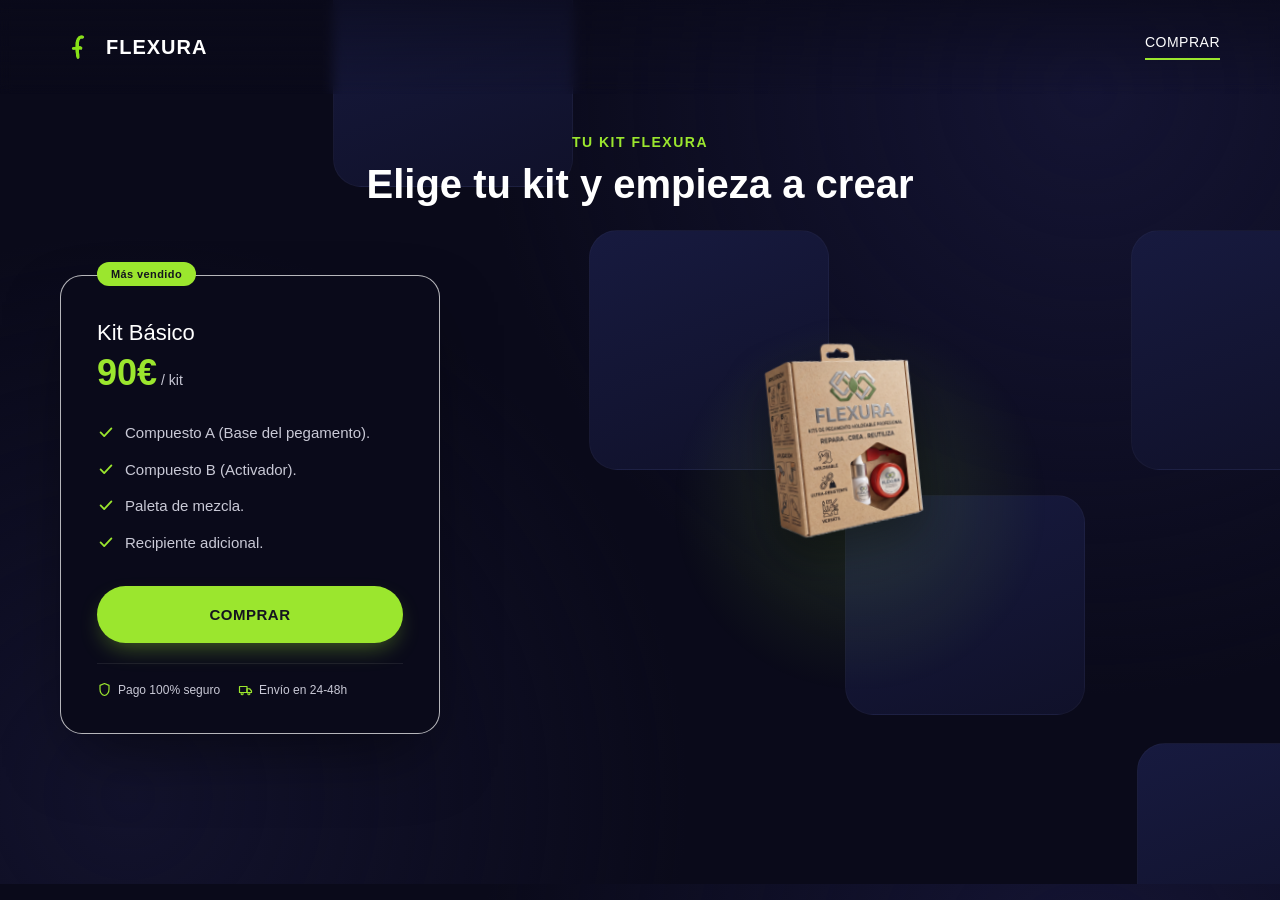
==== commit 8cf3b462: "cart se quito el carrito de compras" ====
--- a/comprar.html
+++ b/comprar.html
@@ -80,7 +80,7 @@
 
       <div class="cart-visual reveal" style="transition-delay: 0.2s;">
         <div class="cart-glow"></div>
-        <img src="images/carrito.png" alt="Carrito de compras" class="cart-img">
+        <!-- <img src="images/carrito.png" alt="Carrito de compras" class="cart-img">-->
         <img src="images/empaque.png" alt="Empaque Flexura" class="package-img">
       </div>
     </div>
--- a/styles.css
+++ b/styles.css
@@ -1025,7 +1025,7 @@
 .package-img {
   position: absolute;
   z-index: 2;
-  top: 8%;
+  top: 10%;
   left: 50%;
   width: 34%;
   transform: translateX(-58%) rotate(-6deg);
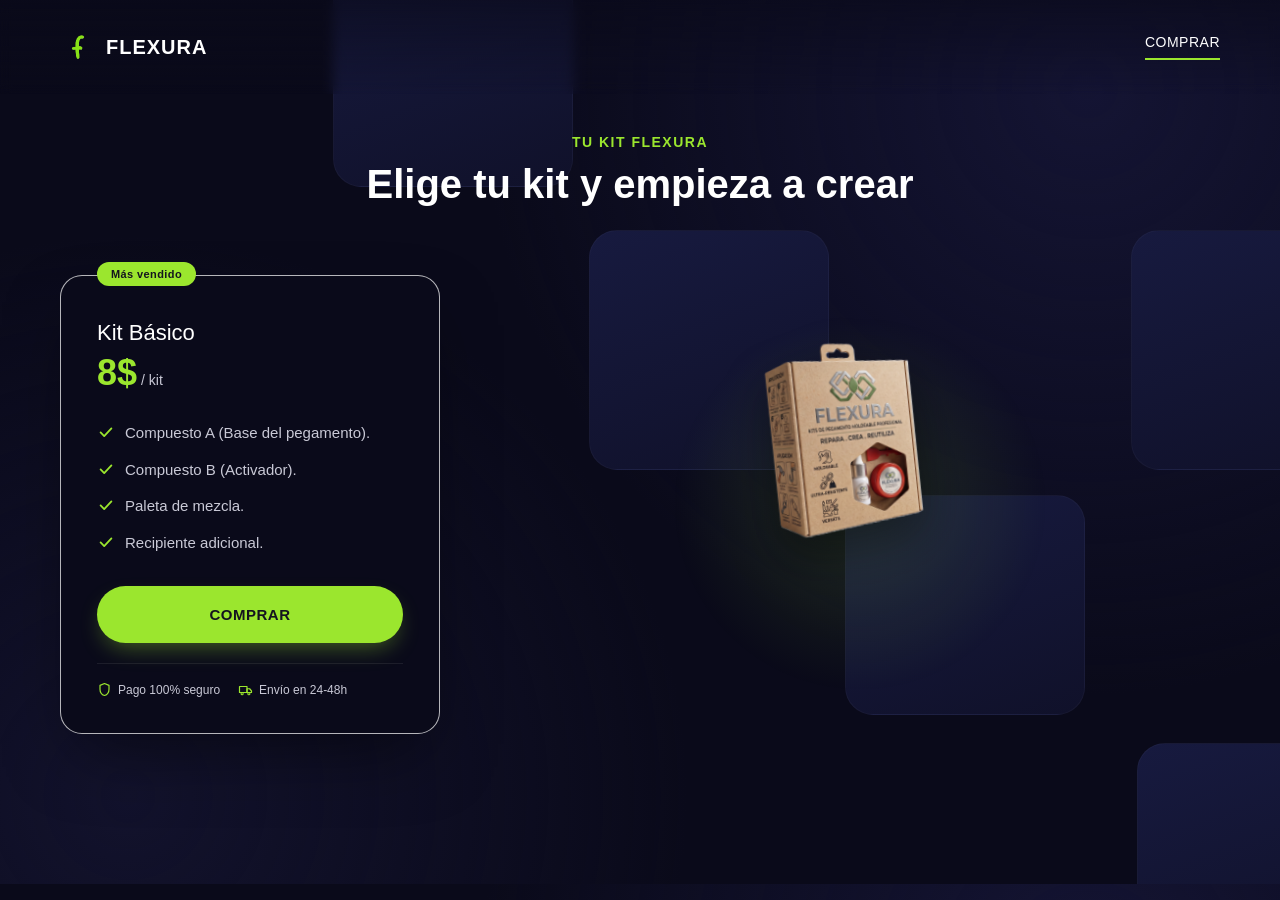
==== commit 2c880290: "hol hol" ====
--- a/comprar.html
+++ b/comprar.html
@@ -43,7 +43,7 @@
       <div class="price-card reveal" style="transition-delay: 0.1s;">
         <span class="price-card-badge">Más vendido</span>
         <h2 class="price-card-title">Kit Básico</h2>
-        <p class="price-card-amount"><span id="price-value">0</span>€<span class="price-card-unit">/ kit</span></p>
+        <p class="price-card-amount"><span id="price-value">0</span>$<span class="price-card-unit">/ kit</span></p>
 
         <ul class="price-card-list">
           <li>
@@ -95,7 +95,7 @@
       <!-- Paso 1: formulario de tarjeta -->
       <div class="checkout-step" id="step-form">
         <h3 id="checkout-title">Pago seguro</h3>
-        <p class="checkout-subtitle">Kit Básico &middot; <strong>90€</strong></p>
+        <p class="checkout-subtitle">Kit Básico &middot; <strong>8$</strong></p>
 
         <form id="payment-form">
           <label class="field-label" for="card-name">Nombre en la tarjeta</label>
@@ -115,7 +115,7 @@
             </div>
           </div>
 
-          <button type="submit" class="btn-primary btn-pay" id="pay-btn">PAGAR 90€</button>
+          <button type="submit" class="btn-primary btn-pay" id="pay-btn">PAGAR 8$</button>
           <p class="checkout-note">Este es un pago simulado con fines universitarios. No se procesa ningún cargo real.</p>
         </form>
       </div>
@@ -236,7 +236,7 @@
     // --- Conteo animado del precio al cargar la página ---
     const priceValue = document.getElementById('price-value');
     if (priceValue) {
-      const target = 90;
+      const target = 8;
       const duration = 900;
       const start = performance.now();
       function tickPrice(now) {
